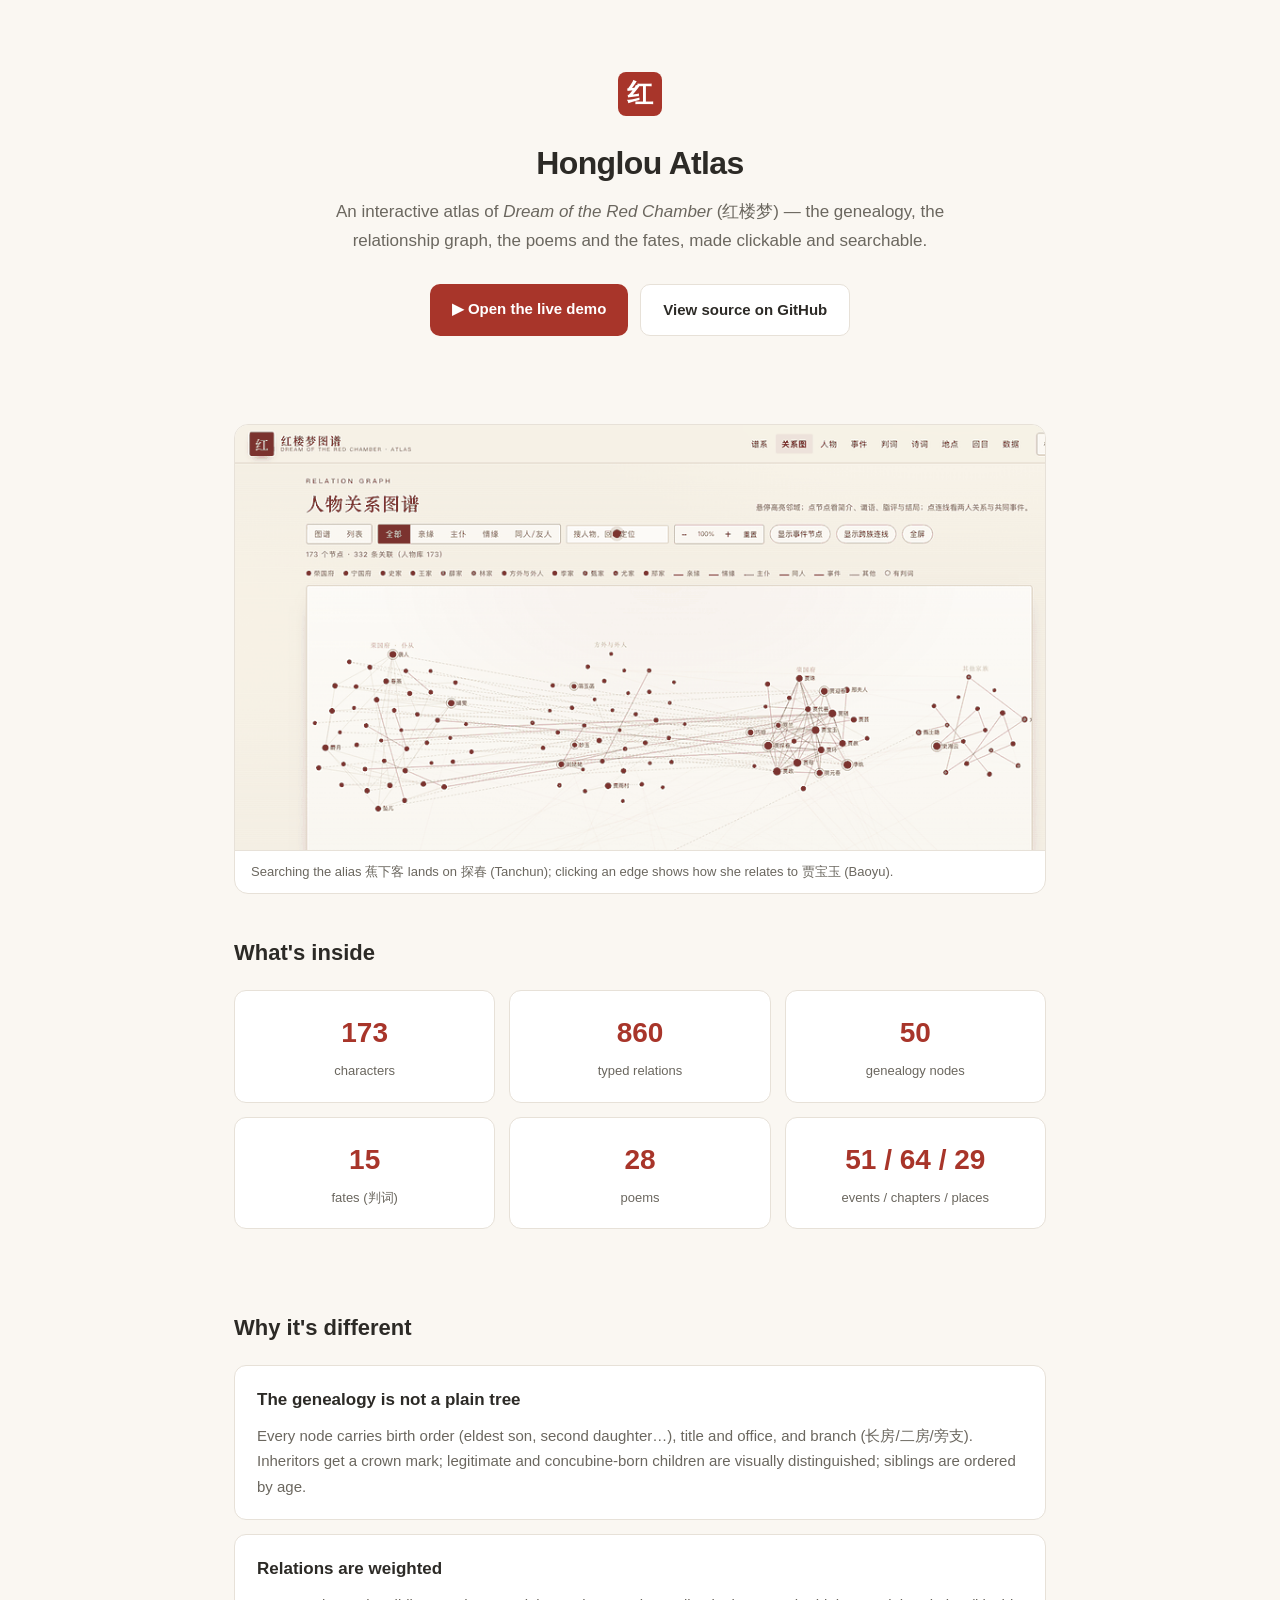
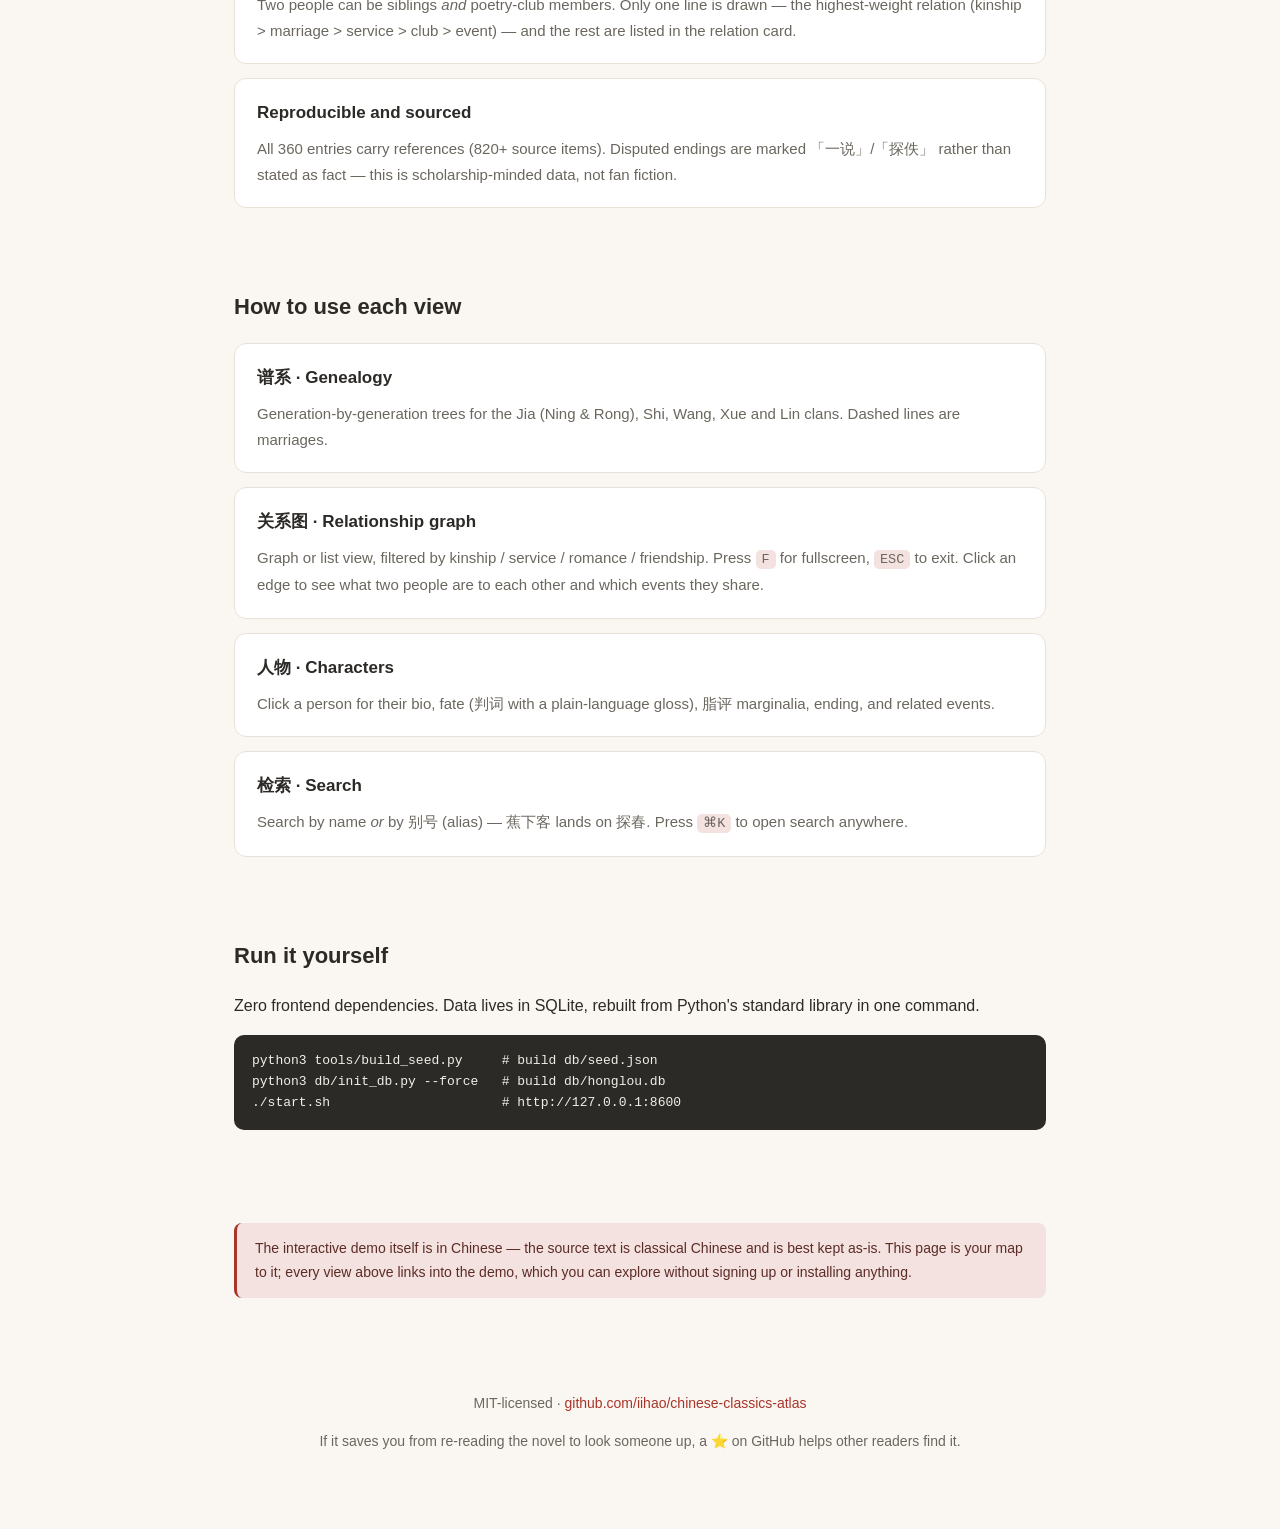
==== en/index.html @ 7a06d8f0 "feat: scaffold single-repo Chinese Classics Atlas with Honglou route" ====
<!DOCTYPE html>
<html lang="en">
<head>
<meta charset="UTF-8">
<meta name="viewport" content="width=device-width, initial-scale=1">
<title>Honglou Atlas · Dream of the Red Chamber — an interactive atlas</title>
<meta name="description" content="The only open, searchable, clickable atlas of Dream of the Red Chamber (红楼梦): 173 characters, 860 typed relations, a full genealogy. Reproducible in one command, zero frontend dependencies, MIT.">
<meta property="og:title" content="Honglou Atlas · Dream of the Red Chamber">
<meta property="og:description" content="An interactive atlas of 红楼梦: 173 characters, 860 relations, full genealogy, poems and fates — open source, zero dependency.">
<meta property="og:type" content="website">
<meta property="og:url" content="https://iihao.github.io/chinese-classics-atlas/en/">
<meta property="og:image" content="https://iihao.github.io/chinese-classics-atlas/docs/screenshot-graph.png">
<meta name="twitter:card" content="summary_large_image">
<style>
  :root {
    --bg: #faf7f2;
    --surface: #ffffff;
    --ink: #2c2a26;
    --muted: #6b675f;
    --accent: #a8352a;
    --accent-soft: #f3e2df;
    --border: #e7e1d8;
  }
  * { box-sizing: border-box; }
  body {
    margin: 0; background: var(--bg); color: var(--ink);
    font-family: -apple-system, BlinkMacSystemFont, "Segoe UI", "PingFang SC", "Noto Sans SC", sans-serif;
    line-height: 1.7; -webkit-font-smoothing: antialiased;
  }
  .wrap { max-width: 860px; margin: 0 auto; padding: 0 24px; }
  header.hero { padding: 72px 0 40px; text-align: center; }
  .seal {
    display: inline-block; width: 44px; height: 44px; line-height: 44px;
    background: var(--accent); color: #fff; border-radius: 8px;
    font-family: "Songti SC", "Noto Serif SC", serif; font-size: 26px; font-weight: 700;
  }
  h1 { font-size: 32px; margin: 20px 0 8px; font-weight: 700; letter-spacing: -0.02em; }
  .subtitle { color: var(--muted); font-size: 17px; max-width: 620px; margin: 0 auto; }
  .cta-row { margin: 28px 0 0; display: flex; gap: 12px; justify-content: center; flex-wrap: wrap; }
  .btn {
    display: inline-block; padding: 12px 22px; border-radius: 10px; text-decoration: none;
    font-weight: 600; font-size: 15px; transition: transform .08s ease, box-shadow .08s ease;
  }
  .btn.primary { background: var(--accent); color: #fff; }
  .btn.ghost { background: var(--surface); color: var(--ink); border: 1px solid var(--border); }
  .btn:hover { transform: translateY(-1px); box-shadow: 0 4px 14px rgba(0,0,0,.08); }
  .media { margin: 48px 0 0; border-radius: 14px; overflow: hidden; border: 1px solid var(--border); background: #fff; }
  .media img { display: block; width: 100%; height: auto; }
  .media .caption { padding: 10px 16px; font-size: 13px; color: var(--muted); border-top: 1px solid var(--border); }
  section { padding: 40px 0; }
  h2 { font-size: 22px; margin: 0 0 18px; font-weight: 700; }
  .grid { display: grid; grid-template-columns: repeat(3, 1fr); gap: 14px; }
  .stat { background: var(--surface); border: 1px solid var(--border); border-radius: 12px; padding: 18px; text-align: center; }
  .stat b { display: block; font-size: 28px; color: var(--accent); font-weight: 700; }
  .stat span { font-size: 13px; color: var(--muted); }
  .cards { display: grid; grid-template-columns: 1fr; gap: 14px; }
  .card { background: var(--surface); border: 1px solid var(--border); border-radius: 12px; padding: 20px 22px; }
  .card h3 { margin: 0 0 8px; font-size: 17px; }
  .card p { margin: 0; color: var(--muted); font-size: 15px; }
  code { background: var(--accent-soft); padding: 2px 6px; border-radius: 5px; font-size: 0.9em; }
  pre { background: #2c2a26; color: #f2efe9; padding: 16px 18px; border-radius: 10px; overflow-x: auto; font-size: 13px; line-height: 1.6; }
  .note { background: var(--accent-soft); border-left: 3px solid var(--accent); border-radius: 8px; padding: 14px 18px; font-size: 14px; color: #5c2c27; }
  footer { padding: 40px 0 64px; text-align: center; color: var(--muted); font-size: 14px; }
  footer a { color: var(--accent); text-decoration: none; }
  @media (max-width: 640px) {
    h1 { font-size: 26px; }
    .grid { grid-template-columns: repeat(2, 1fr); }
  }
</style>
</head>
<body>

<header class="hero">
  <div class="wrap">
    <span class="seal">红</span>
    <h1>Honglou Atlas</h1>
    <p class="subtitle">An interactive atlas of <em>Dream of the Red Chamber</em> (红楼梦) — the genealogy,
    the relationship graph, the poems and the fates, made clickable and searchable.</p>
    <div class="cta-row">
      <a class="btn primary" href="../works/honglou/">▶ Open the live demo</a>
      <a class="btn ghost" href="https://github.com/iihao/chinese-classics-atlas">View source on GitHub</a>
    </div>
  </div>
</header>

<div class="wrap">
  <div class="media">
    <img src="../docs/demo.gif" alt="Animated demo: searching 蕉下客 locates Tanchun, then clicking an edge shows the relation between Baoyu and Tanchun">
    <div class="caption">Searching the alias 蕉下客 lands on 探春 (Tanchun); clicking an edge shows how she relates to 贾宝玉 (Baoyu).</div>
  </div>
</div>

<section>
  <div class="wrap">
    <h2>What's inside</h2>
    <div class="grid">
      <div class="stat"><b>173</b><span>characters</span></div>
      <div class="stat"><b>860</b><span>typed relations</span></div>
      <div class="stat"><b>50</b><span>genealogy nodes</span></div>
      <div class="stat"><b>15</b><span>fates (判词)</span></div>
      <div class="stat"><b>28</b><span>poems</span></div>
      <div class="stat"><b>51 / 64 / 29</b><span>events / chapters / places</span></div>
    </div>
  </div>
</section>

<section>
  <div class="wrap">
    <h2>Why it's different</h2>
    <div class="cards">
      <div class="card">
        <h3>The genealogy is not a plain tree</h3>
        <p>Every node carries birth order (eldest son, second daughter…), title and office, and branch
        (长房/二房/旁支). Inheritors get a crown mark; legitimate and concubine-born children are visually
        distinguished; siblings are ordered by age.</p>
      </div>
      <div class="card">
        <h3>Relations are weighted</h3>
        <p>Two people can be siblings <em>and</em> poetry-club members. Only one line is drawn — the
        highest-weight relation (kinship &gt; marriage &gt; service &gt; club &gt; event) — and the rest are
        listed in the relation card.</p>
      </div>
      <div class="card">
        <h3>Reproducible and sourced</h3>
        <p>All 360 entries carry references (820+ source items). Disputed endings are marked 「一说」/「探佚」
        rather than stated as fact — this is scholarship-minded data, not fan fiction.</p>
      </div>
    </div>
  </div>
</section>

<section>
  <div class="wrap">
    <h2>How to use each view</h2>
    <div class="cards">
      <div class="card"><h3>谱系 · Genealogy</h3><p>Generation-by-generation trees for the Jia (Ning &amp; Rong), Shi, Wang, Xue and Lin clans. Dashed lines are marriages.</p></div>
      <div class="card"><h3>关系图 · Relationship graph</h3><p>Graph or list view, filtered by kinship / service / romance / friendship. Press <code>F</code> for fullscreen, <code>ESC</code> to exit. Click an edge to see what two people are to each other and which events they share.</p></div>
      <div class="card"><h3>人物 · Characters</h3><p>Click a person for their bio, fate (判词 with a plain-language gloss), 脂评 marginalia, ending, and related events.</p></div>
      <div class="card"><h3>检索 · Search</h3><p>Search by name <em>or</em> by 别号 (alias) — 蕉下客 lands on 探春. Press <code>⌘K</code> to open search anywhere.</p></div>
    </div>
  </div>
</section>

<section>
  <div class="wrap">
    <h2>Run it yourself</h2>
    <p>Zero frontend dependencies. Data lives in SQLite, rebuilt from Python's standard library in one command.</p>
    <pre>python3 tools/build_seed.py     # build db/seed.json
python3 db/init_db.py --force   # build db/honglou.db
./start.sh                      # http://127.0.0.1:8600</pre>
  </div>
</section>

<section>
  <div class="wrap">
    <div class="note">
      The interactive demo itself is in Chinese — the source text is classical Chinese and is best kept
      as-is. This page is your map to it; every view above links into the demo, which you can explore
      without signing up or installing anything.
    </div>
  </div>
</section>

<footer>
  <div class="wrap">
    <p>MIT-licensed · <a href="https://github.com/iihao/chinese-classics-atlas">github.com/iihao/chinese-classics-atlas</a></p>
    <p>If it saves you from re-reading the novel to look someone up, a ⭐ on GitHub helps other readers find it.</p>
  </div>
</footer>

</body>
</html>
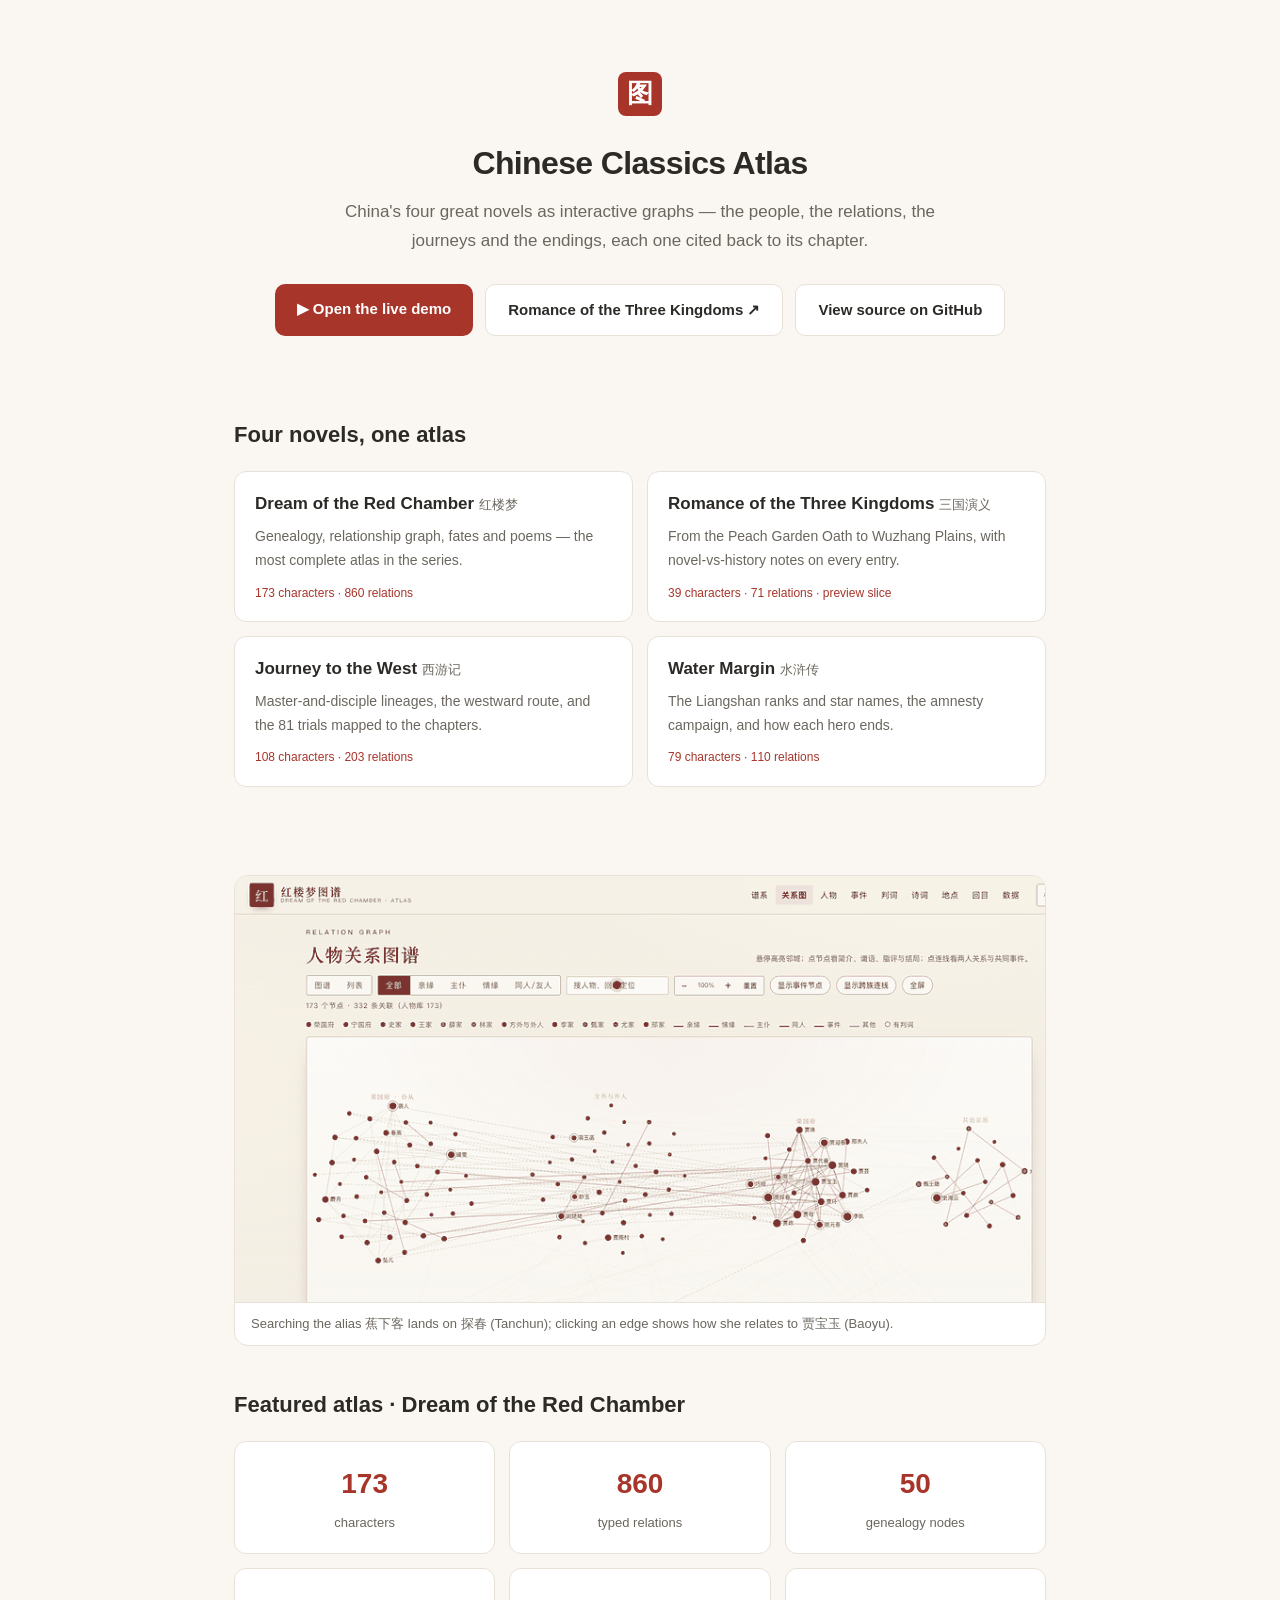
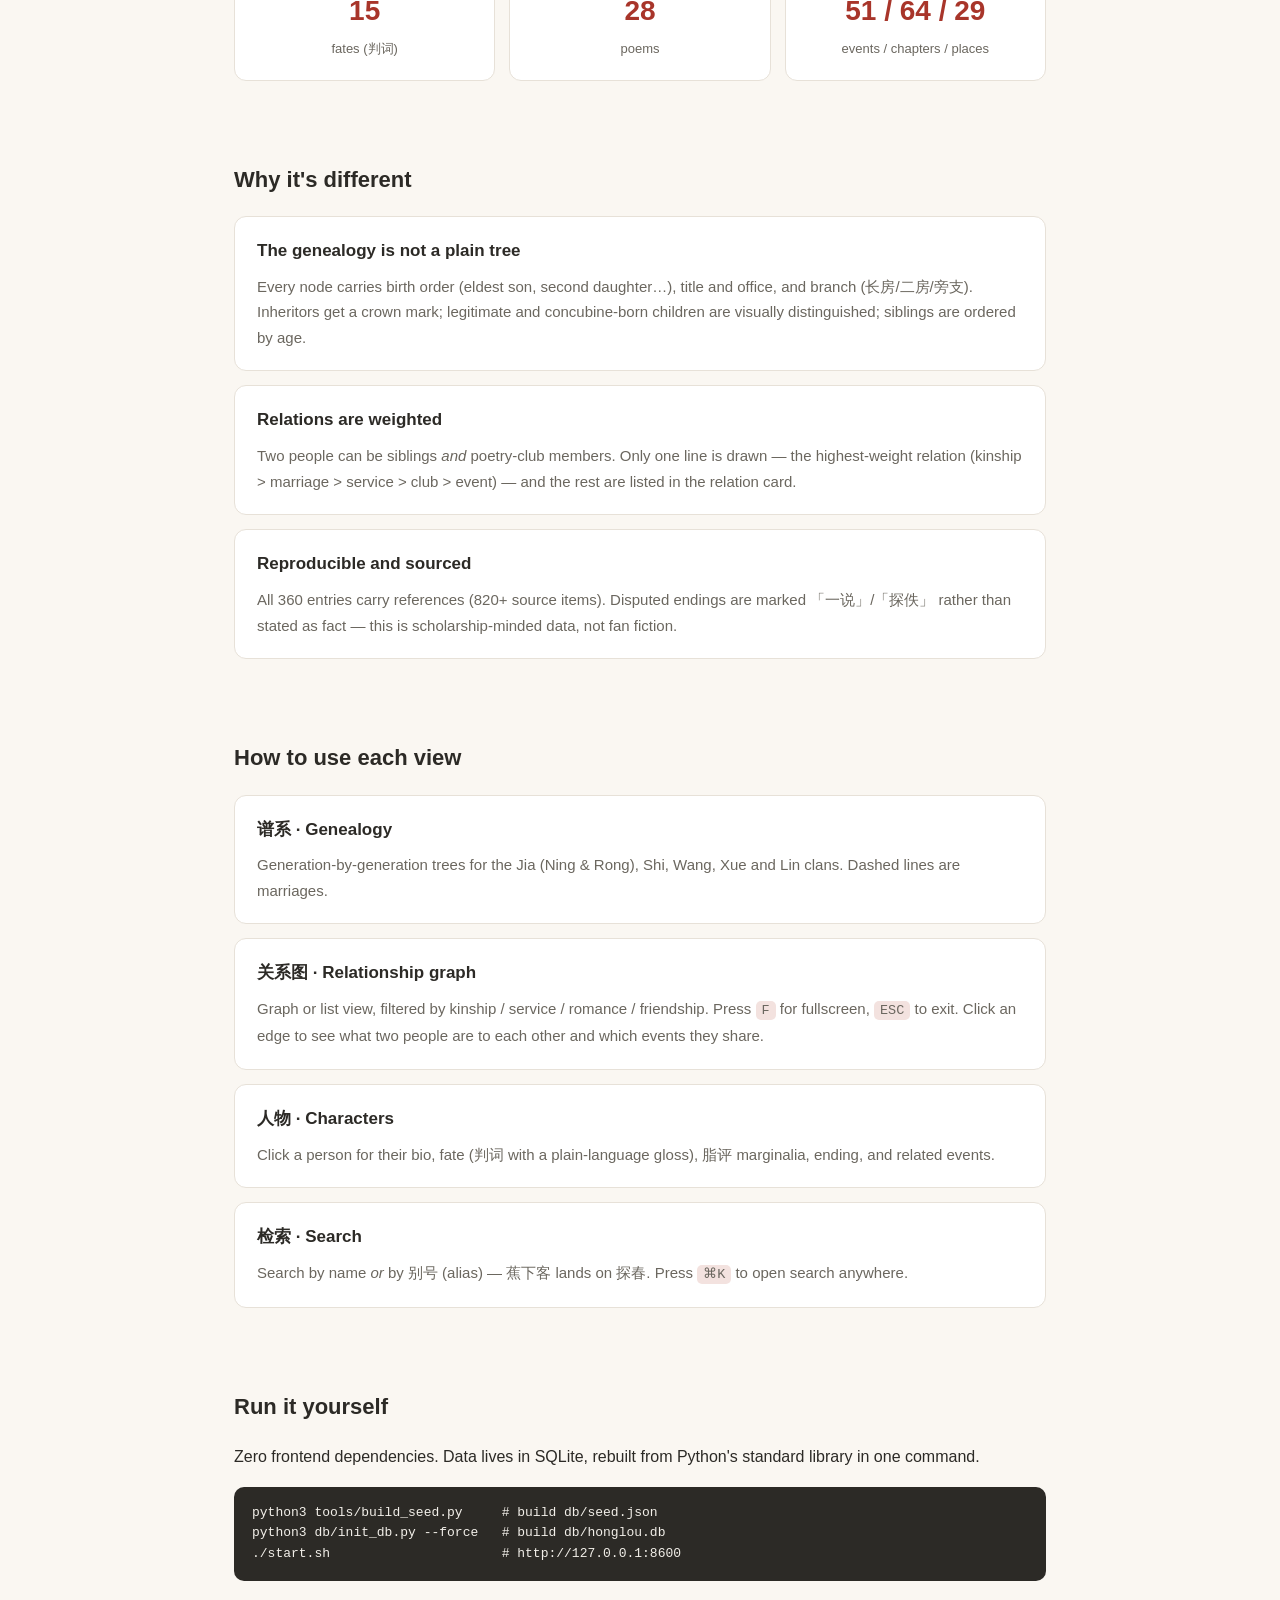
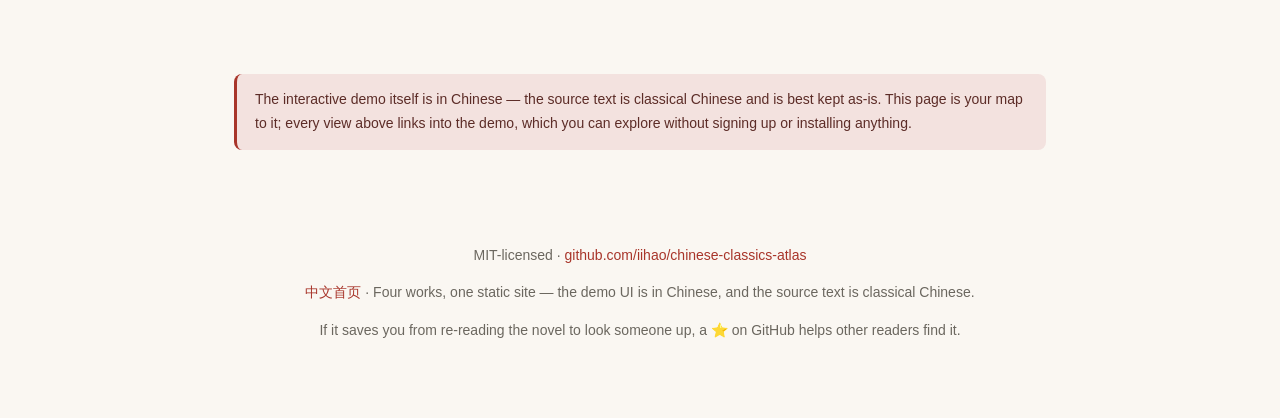
==== commit 2eefc304: "feat(sanguo): interactive atlas with events, places and source notes" ====
--- a/en/index.html
+++ b/en/index.html
@@ -3,10 +3,10 @@
 <head>
 <meta charset="UTF-8">
 <meta name="viewport" content="width=device-width, initial-scale=1">
-<title>Honglou Atlas · Dream of the Red Chamber — an interactive atlas</title>
-<meta name="description" content="The only open, searchable, clickable atlas of Dream of the Red Chamber (红楼梦): 173 characters, 860 typed relations, a full genealogy. Reproducible in one command, zero frontend dependencies, MIT.">
-<meta property="og:title" content="Honglou Atlas · Dream of the Red Chamber">
-<meta property="og:description" content="An interactive atlas of 红楼梦: 173 characters, 860 relations, full genealogy, poems and fates — open source, zero dependency.">
+<title>Chinese Classics Atlas — China's four great novels as interactive graphs</title>
+<meta name="description" content="Open, searchable atlases of Dream of the Red Chamber, Romance of the Three Kingdoms, Journey to the West and Water Margin: 399 characters, 1,244 chapter-cited relations. Static site, zero frontend dependencies, MIT.">
+<meta property="og:title" content="Chinese Classics Atlas">
+<meta property="og:description" content="399 characters and 1,244 chapter-cited relations across China's four great novels — interactive graphs, open source, zero dependency.">
 <meta property="og:type" content="website">
 <meta property="og:url" content="https://iihao.github.io/chinese-classics-atlas/en/">
 <meta property="og:image" content="https://iihao.github.io/chinese-classics-atlas/docs/screenshot-graph.png">
@@ -54,6 +54,18 @@
   .stat b { display: block; font-size: 28px; color: var(--accent); font-weight: 700; }
   .stat span { font-size: 13px; color: var(--muted); }
   .cards { display: grid; grid-template-columns: 1fr; gap: 14px; }
+  .works { display: grid; grid-template-columns: repeat(2, 1fr); gap: 14px; }
+  .work-card {
+    display: block; background: var(--surface); border: 1px solid var(--border);
+    border-radius: 12px; padding: 18px 20px; text-decoration: none; color: inherit;
+    transition: transform .08s ease, box-shadow .08s ease;
+  }
+  .work-card:hover { transform: translateY(-1px); box-shadow: 0 4px 14px rgba(0,0,0,.08); border-color: var(--accent); }
+  .work-card h3 { margin: 0 0 4px; font-size: 17px; }
+  .work-card .zh { color: var(--muted); font-size: 13px; font-weight: 400; }
+  .work-card p { margin: 6px 0 0; color: var(--muted); font-size: 14px; }
+  .work-card .n { display: block; margin-top: 10px; font-size: 12px; color: var(--accent); }
+  @media (max-width: 640px) { .works { grid-template-columns: 1fr; } }
   .card { background: var(--surface); border: 1px solid var(--border); border-radius: 12px; padding: 20px 22px; }
   .card h3 { margin: 0 0 8px; font-size: 17px; }
   .card p { margin: 0; color: var(--muted); font-size: 15px; }
@@ -72,16 +84,45 @@
 
 <header class="hero">
   <div class="wrap">
-    <span class="seal">红</span>
-    <h1>Honglou Atlas</h1>
-    <p class="subtitle">An interactive atlas of <em>Dream of the Red Chamber</em> (红楼梦) — the genealogy,
-    the relationship graph, the poems and the fates, made clickable and searchable.</p>
+    <span class="seal">图</span>
+    <h1>Chinese Classics Atlas</h1>
+    <p class="subtitle">China's four great novels as interactive graphs — the people, the relations,
+    the journeys and the endings, each one cited back to its chapter.</p>
     <div class="cta-row">
       <a class="btn primary" href="../works/honglou/">▶ Open the live demo</a>
+      <a class="btn ghost" href="../works/sanguo/">Romance of the Three Kingdoms ↗</a>
       <a class="btn ghost" href="https://github.com/iihao/chinese-classics-atlas">View source on GitHub</a>
     </div>
   </div>
 </header>
+
+<section id="series">
+  <div class="wrap">
+    <h2>Four novels, one atlas</h2>
+    <div class="works">
+      <a class="work-card" href="../works/honglou/">
+        <h3>Dream of the Red Chamber <span class="zh">红楼梦</span></h3>
+        <p>Genealogy, relationship graph, fates and poems — the most complete atlas in the series.</p>
+        <span class="n">173 characters · 860 relations</span>
+      </a>
+      <a class="work-card" href="../works/sanguo/">
+        <h3>Romance of the Three Kingdoms <span class="zh">三国演义</span></h3>
+        <p>From the Peach Garden Oath to Wuzhang Plains, with novel-vs-history notes on every entry.</p>
+        <span class="n">39 characters · 71 relations · preview slice</span>
+      </a>
+      <a class="work-card" href="../works/xiyou/">
+        <h3>Journey to the West <span class="zh">西游记</span></h3>
+        <p>Master-and-disciple lineages, the westward route, and the 81 trials mapped to the chapters.</p>
+        <span class="n">108 characters · 203 relations</span>
+      </a>
+      <a class="work-card" href="../works/shuihu/">
+        <h3>Water Margin <span class="zh">水浒传</span></h3>
+        <p>The Liangshan ranks and star names, the amnesty campaign, and how each hero ends.</p>
+        <span class="n">79 characters · 110 relations</span>
+      </a>
+    </div>
+  </div>
+</section>
 
 <div class="wrap">
   <div class="media">
@@ -92,7 +133,7 @@
 
 <section>
   <div class="wrap">
-    <h2>What's inside</h2>
+    <h2>Featured atlas · Dream of the Red Chamber</h2>
     <div class="grid">
       <div class="stat"><b>173</b><span>characters</span></div>
       <div class="stat"><b>860</b><span>typed relations</span></div>
@@ -164,6 +205,7 @@
 <footer>
   <div class="wrap">
     <p>MIT-licensed · <a href="https://github.com/iihao/chinese-classics-atlas">github.com/iihao/chinese-classics-atlas</a></p>
+    <p><a href="../">中文首页</a> · Four works, one static site — the demo UI is in Chinese, and the source text is classical Chinese.</p>
     <p>If it saves you from re-reading the novel to look someone up, a ⭐ on GitHub helps other readers find it.</p>
   </div>
 </footer>
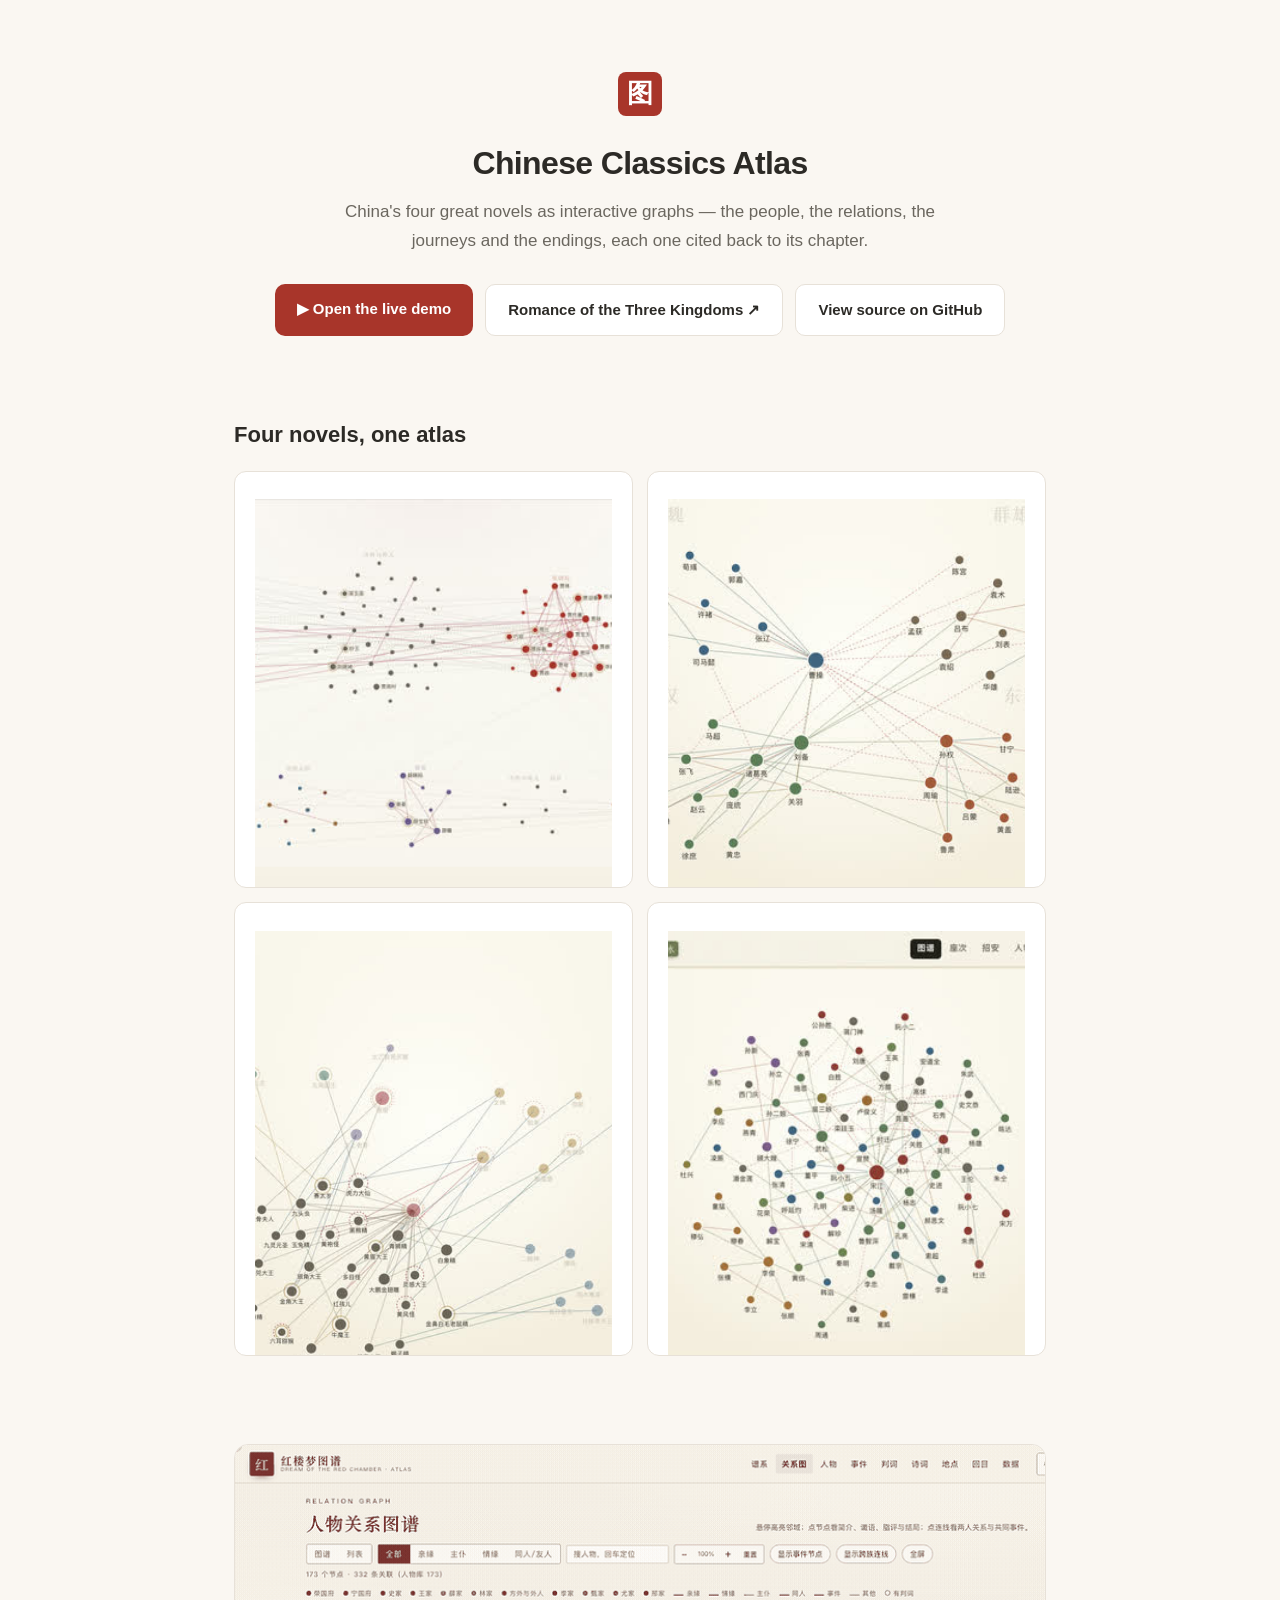
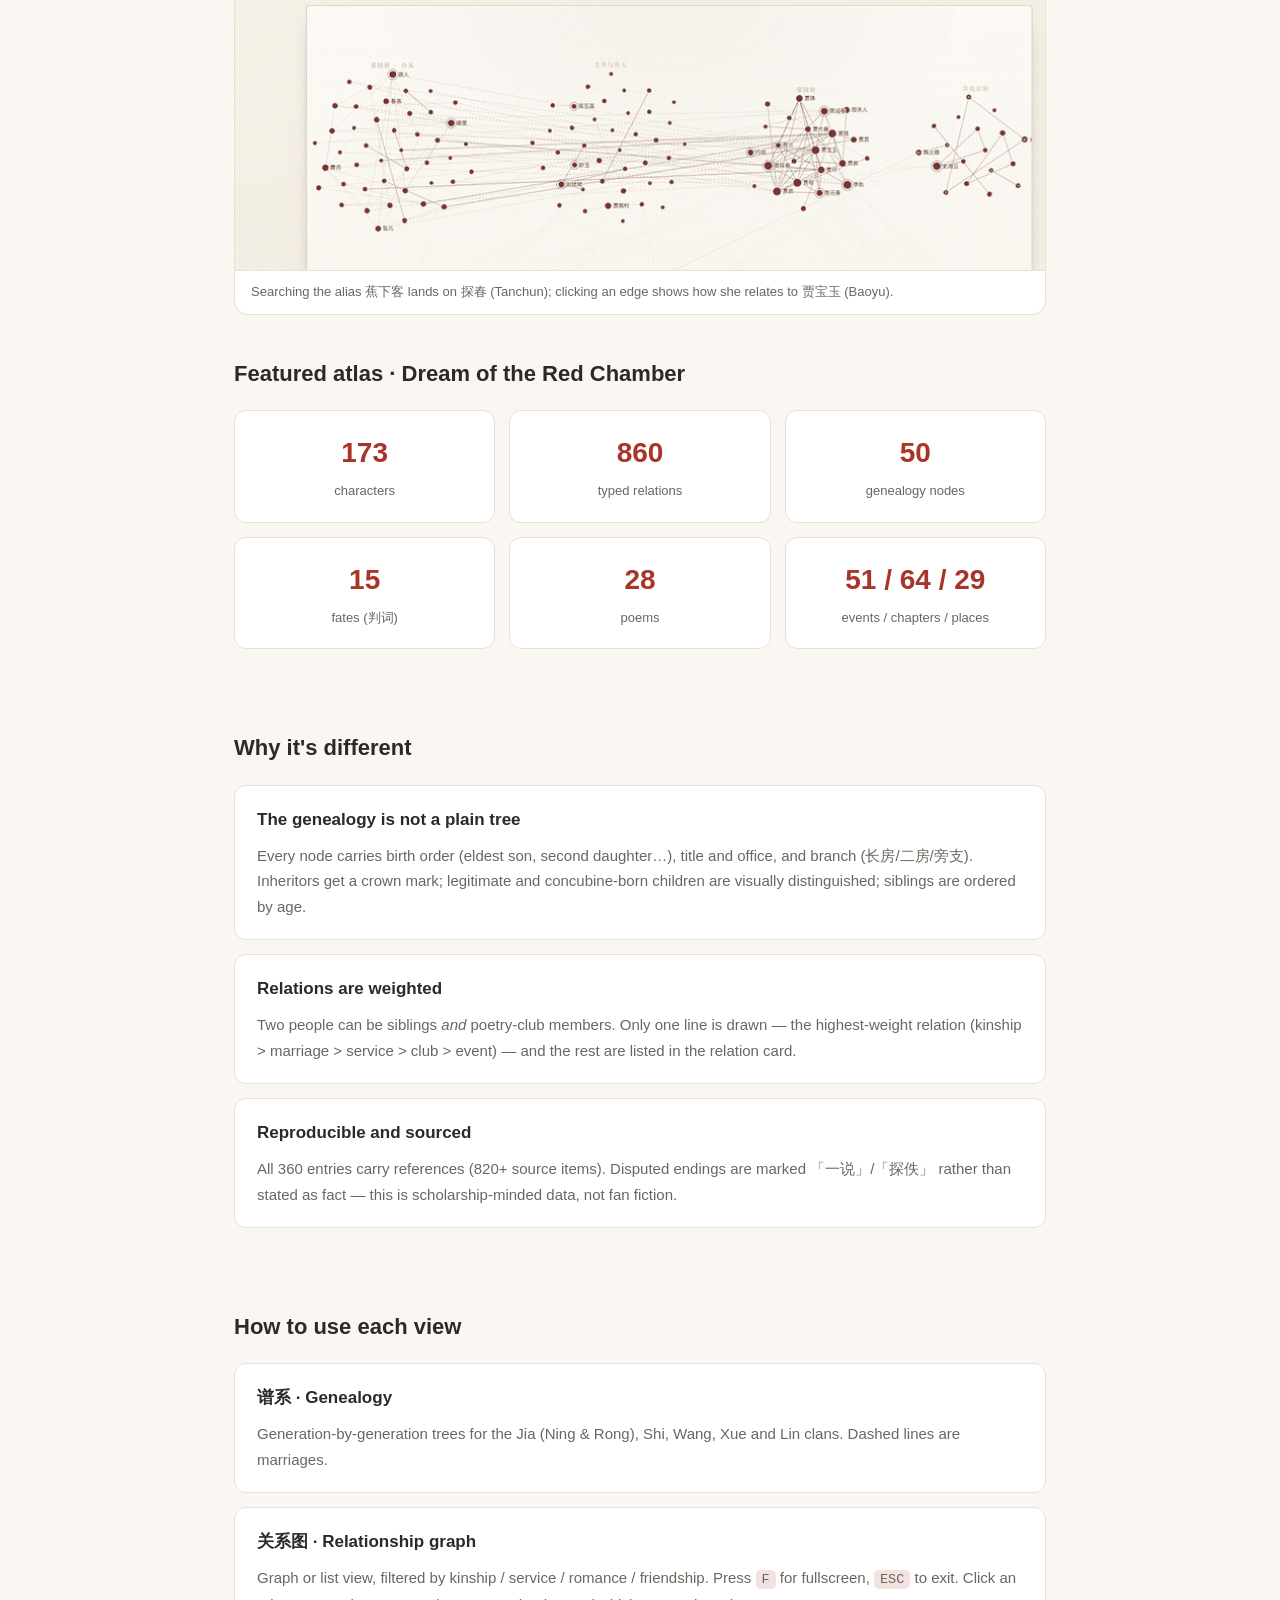
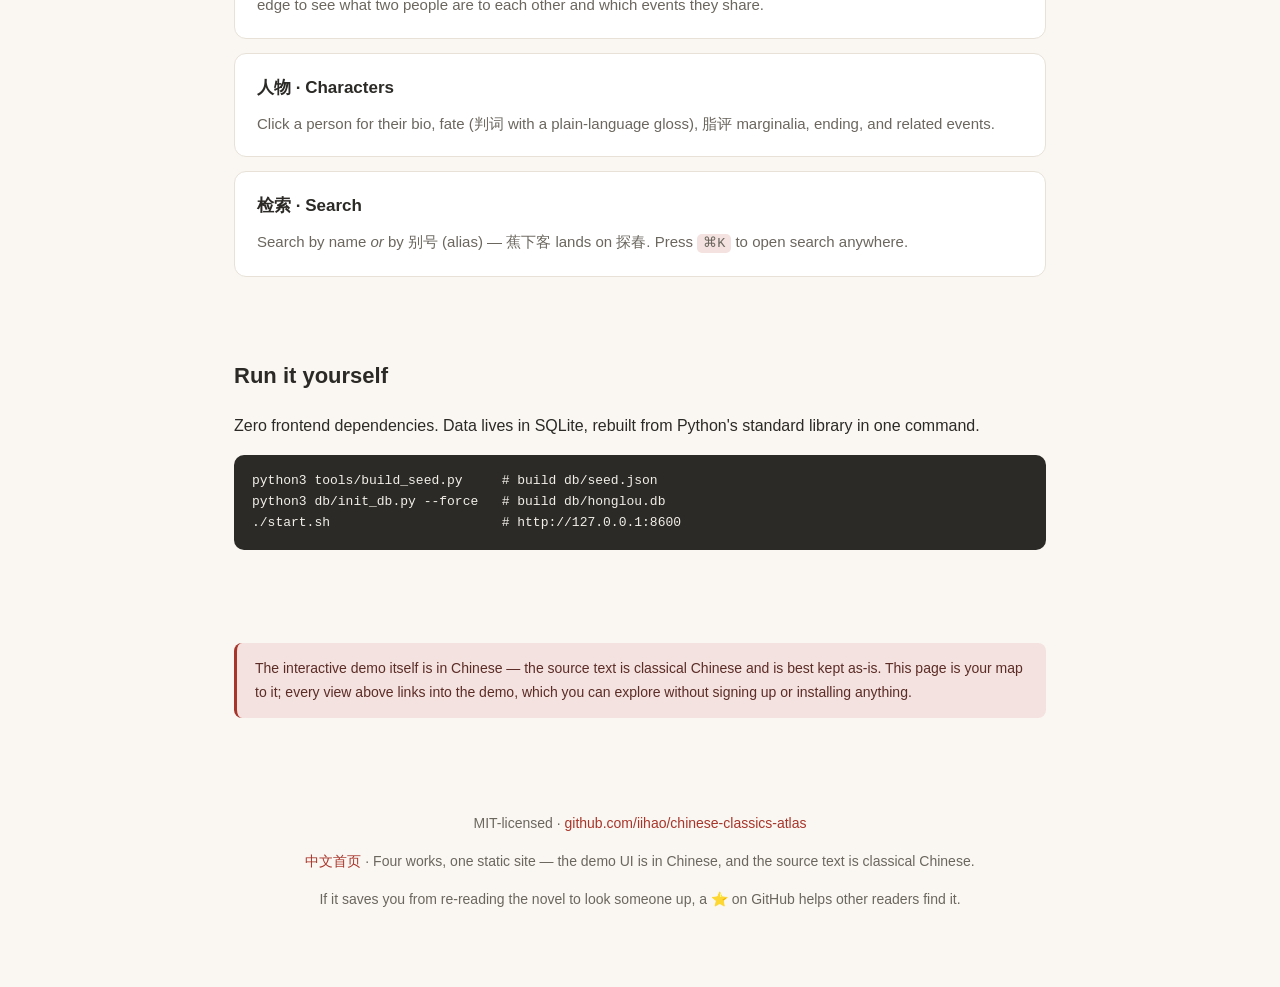
==== commit f1a87a2b: "feat(home): 作品卡片加上关系图缩略图，补水浒与游戏页预览图 - 首页与英文站的四张作品卡片增加 16:9 缩略图，扫一眼即知是什么 - 新增 docs/cards/（约 20KB/张，由作" ====
--- a/en/index.html
+++ b/en/index.html
@@ -57,9 +57,13 @@
   .works { display: grid; grid-template-columns: repeat(2, 1fr); gap: 14px; }
   .work-card {
     display: block; background: var(--surface); border: 1px solid var(--border);
-    border-radius: 12px; padding: 18px 20px; text-decoration: none; color: inherit;
-    transition: transform .08s ease, box-shadow .08s ease;
-  }
+    border-radius: 12px; padding: 0 20px 18px; overflow: hidden;
+    text-decoration: none; color: inherit;
+    transition: transform .08s ease, box-shadow .08s ease, border-color .08s ease;
+  }
+  .work-card .thumb { margin: 0 -20px 14px; aspect-ratio: 16 / 9; overflow: hidden; background: #f6f1e7; border-bottom: 1px solid var(--border); }
+  .work-card .thumb img { width: 100%; height: 100%; object-fit: cover; display: block; transition: transform .3s ease; }
+  .work-card:hover .thumb img { transform: scale(1.035); }
   .work-card:hover { transform: translateY(-1px); box-shadow: 0 4px 14px rgba(0,0,0,.08); border-color: var(--accent); }
   .work-card h3 { margin: 0 0 4px; font-size: 17px; }
   .work-card .zh { color: var(--muted); font-size: 13px; font-weight: 400; }
@@ -101,21 +105,25 @@
     <h2>Four novels, one atlas</h2>
     <div class="works">
       <a class="work-card" href="../works/honglou/">
+        <span class="thumb"><img src="../docs/cards/honglou.jpg" alt="Dream of the Red Chamber and the Jia household" loading="lazy" width="560" height="315"></span>
         <h3>Dream of the Red Chamber <span class="zh">红楼梦</span></h3>
         <p>Genealogy, relationship graph, fates and poems — the most complete atlas in the series.</p>
         <span class="n">173 characters · 860 relations</span>
       </a>
       <a class="work-card" href="../works/sanguo/">
+        <span class="thumb"><img src="../docs/cards/sanguo.jpg" alt="Three Kingdoms factions: Wei, Shu, Wu and the warlords" loading="lazy" width="560" height="315"></span>
         <h3>Romance of the Three Kingdoms <span class="zh">三国演义</span></h3>
         <p>From the Peach Garden Oath to Wuzhang Plains, with novel-vs-history notes on every entry.</p>
         <span class="n">39 characters · 71 relations · preview slice</span>
       </a>
       <a class="work-card" href="../works/xiyou/">
+        <span class="thumb"><img src="../docs/cards/xiyou.jpg" alt="Journey to the West: the pilgrimage and its lineages" loading="lazy" width="560" height="315"></span>
         <h3>Journey to the West <span class="zh">西游记</span></h3>
         <p>Master-and-disciple lineages, the westward route, and the 81 trials mapped to the chapters.</p>
         <span class="n">108 characters · 203 relations</span>
       </a>
       <a class="work-card" href="../works/shuihu/">
+        <span class="thumb"><img src="../docs/cards/shuihu.jpg" alt="Water Margin: the 108 heroes of Liangshan" loading="lazy" width="560" height="315"></span>
         <h3>Water Margin <span class="zh">水浒传</span></h3>
         <p>The Liangshan ranks and star names, the amnesty campaign, and how each hero ends.</p>
         <span class="n">79 characters · 110 relations</span>
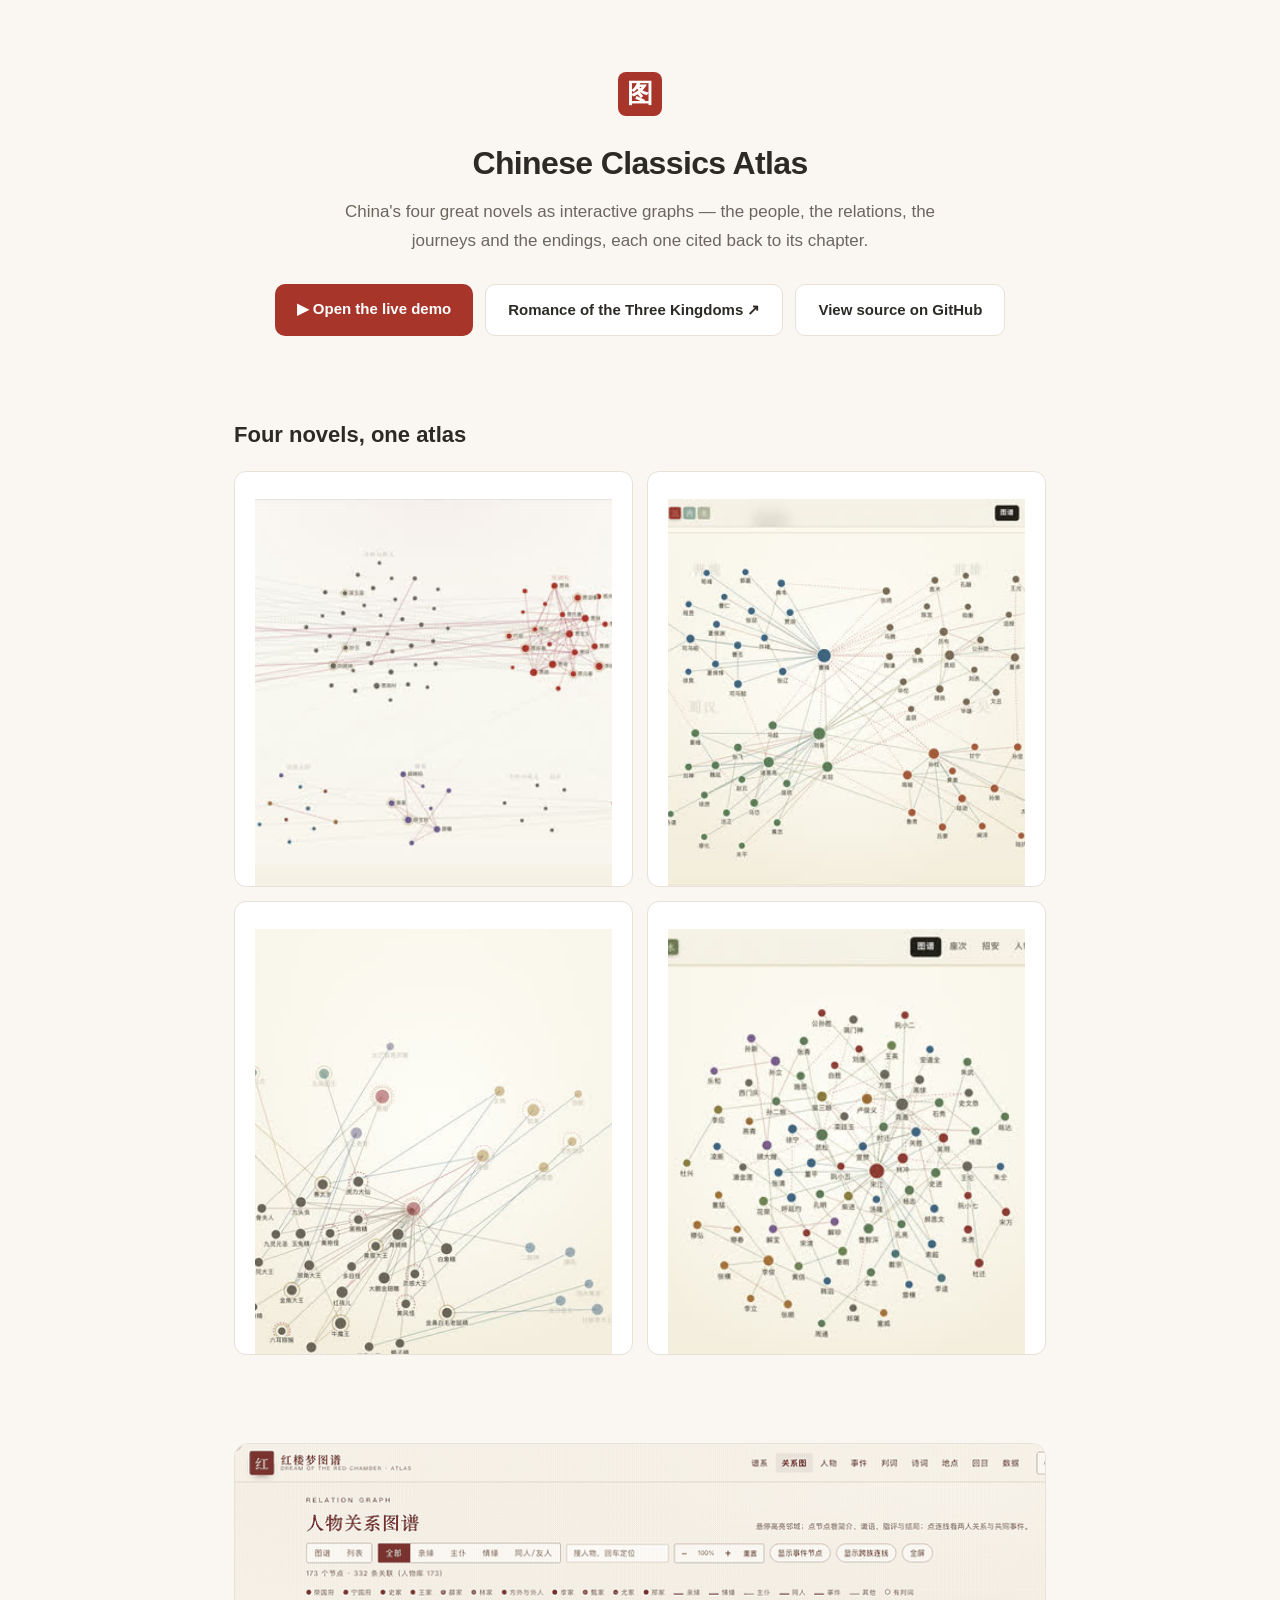
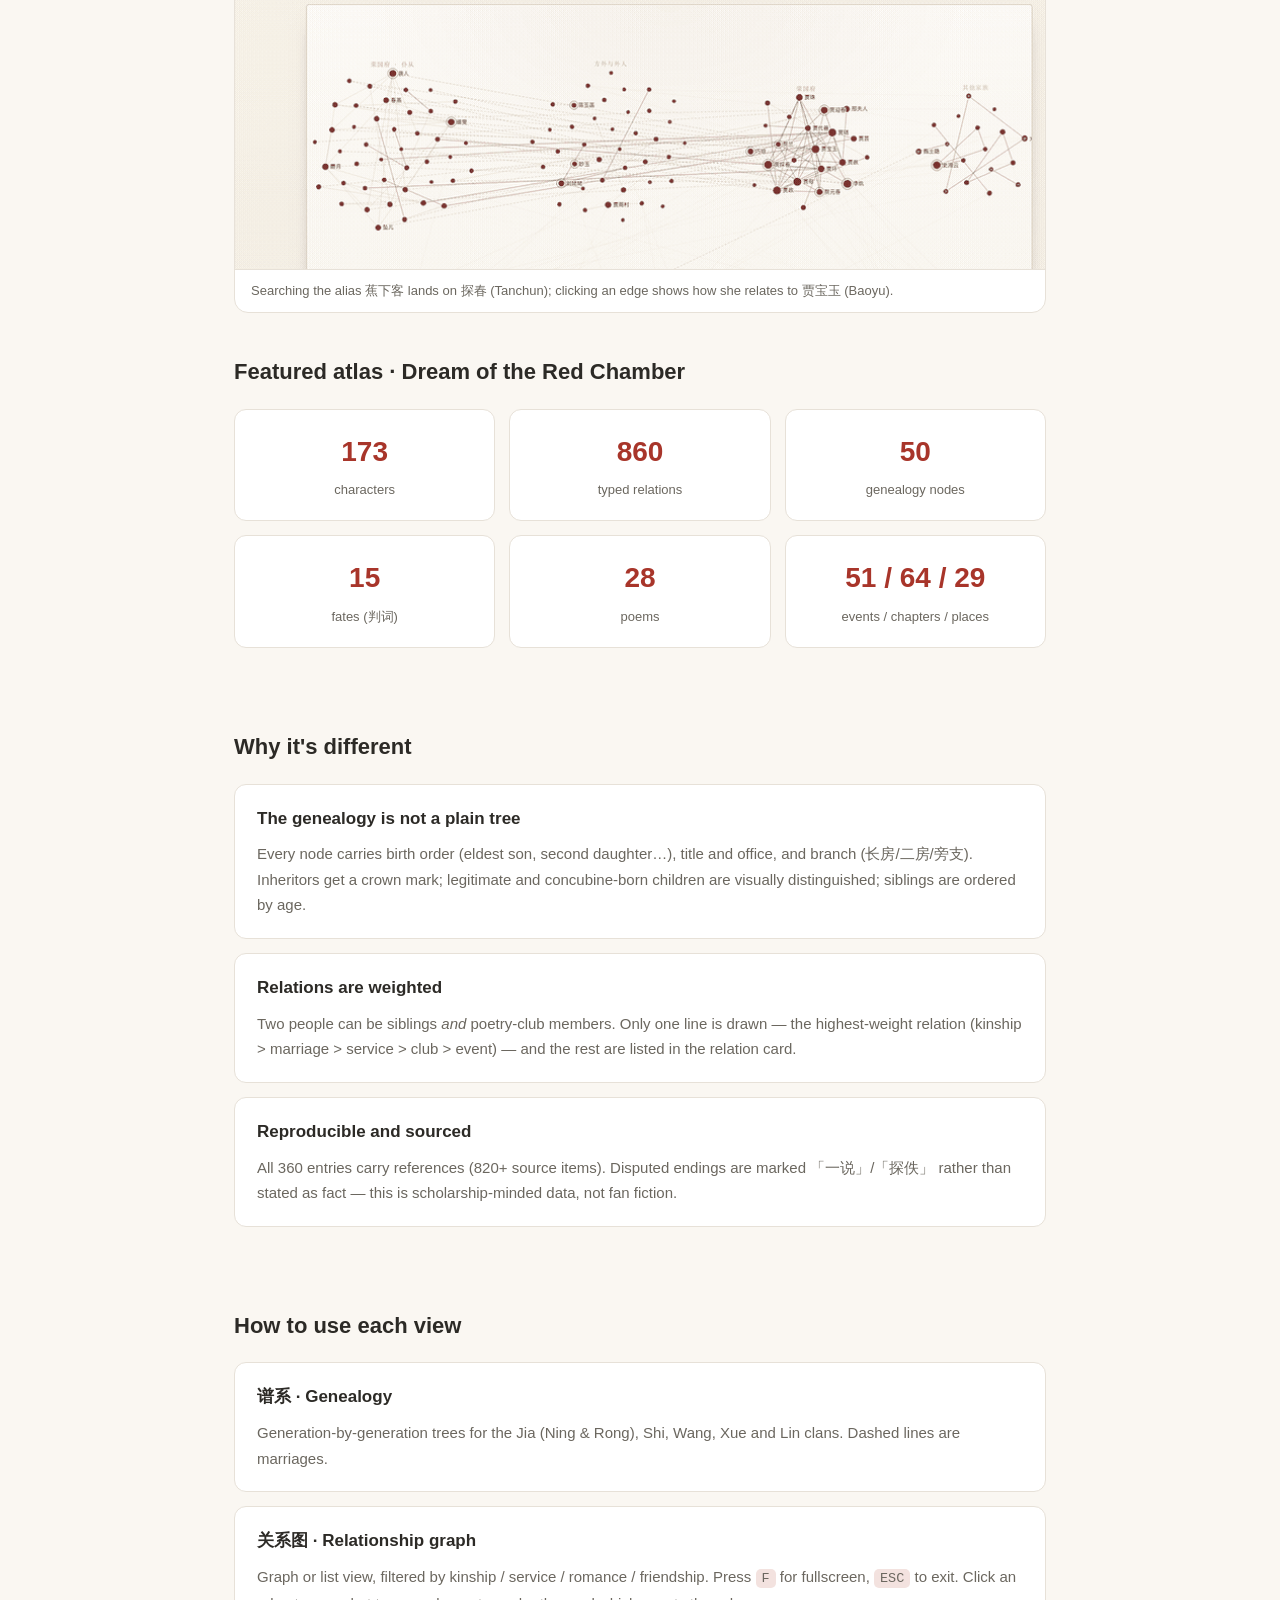
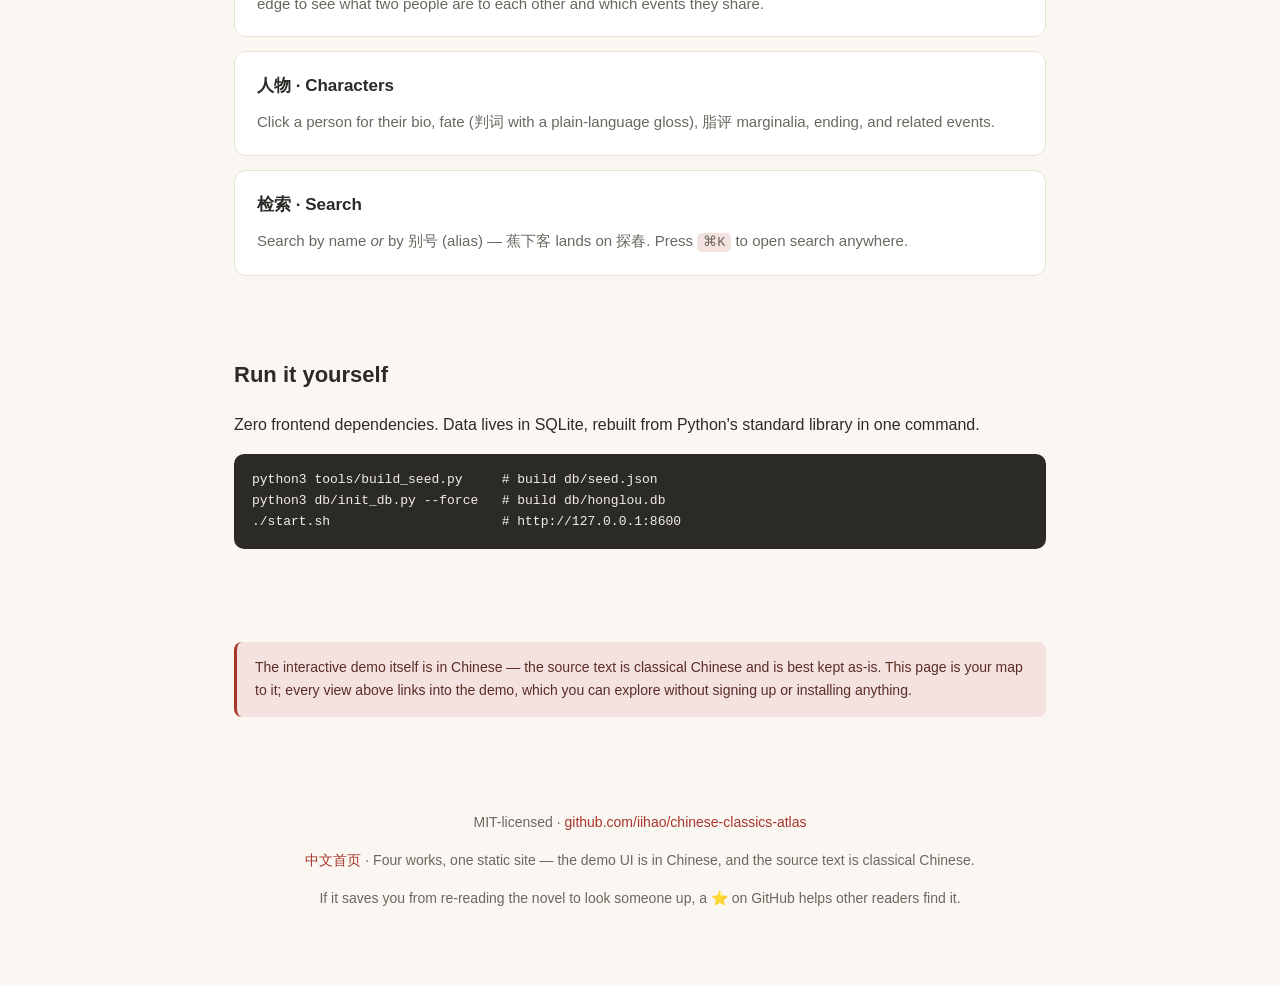
==== commit 3c33421d: "feat(sanguo): 人物 39→71、关系 71→128，补齐原著重要人物 新增 32 位此前缺失的人物与 57 条带回目关系： - 曹魏：曹仁、夏侯渊、典韦、徐晃、张郃、贾诩、程昱、司马昭、" ====
--- a/en/index.html
+++ b/en/index.html
@@ -4,9 +4,9 @@
 <meta charset="UTF-8">
 <meta name="viewport" content="width=device-width, initial-scale=1">
 <title>Chinese Classics Atlas — China's four great novels as interactive graphs</title>
-<meta name="description" content="Open, searchable atlases of Dream of the Red Chamber, Romance of the Three Kingdoms, Journey to the West and Water Margin: 399 characters, 1,244 chapter-cited relations. Static site, zero frontend dependencies, MIT.">
+<meta name="description" content="Open, searchable atlases of Dream of the Red Chamber, Romance of the Three Kingdoms, Journey to the West and Water Margin: 431 characters, 1,301 chapter-cited relations. Static site, zero frontend dependencies, MIT.">
 <meta property="og:title" content="Chinese Classics Atlas">
-<meta property="og:description" content="399 characters and 1,244 chapter-cited relations across China's four great novels — interactive graphs, open source, zero dependency.">
+<meta property="og:description" content="431 characters and 1,301 chapter-cited relations across China's four great novels — interactive graphs, open source, zero dependency.">
 <meta property="og:type" content="website">
 <meta property="og:url" content="https://iihao.github.io/chinese-classics-atlas/en/">
 <meta property="og:image" content="https://iihao.github.io/chinese-classics-atlas/docs/screenshot-graph.png">
@@ -114,7 +114,7 @@
         <span class="thumb"><img src="../docs/cards/sanguo.jpg" alt="Three Kingdoms factions: Wei, Shu, Wu and the warlords" loading="lazy" width="560" height="315"></span>
         <h3>Romance of the Three Kingdoms <span class="zh">三国演义</span></h3>
         <p>From the Peach Garden Oath to Wuzhang Plains, with novel-vs-history notes on every entry.</p>
-        <span class="n">39 characters · 71 relations · preview slice</span>
+        <span class="n">71 characters · 128 relations · preview slice</span>
       </a>
       <a class="work-card" href="../works/xiyou/">
         <span class="thumb"><img src="../docs/cards/xiyou.jpg" alt="Journey to the West: the pilgrimage and its lineages" loading="lazy" width="560" height="315"></span>
